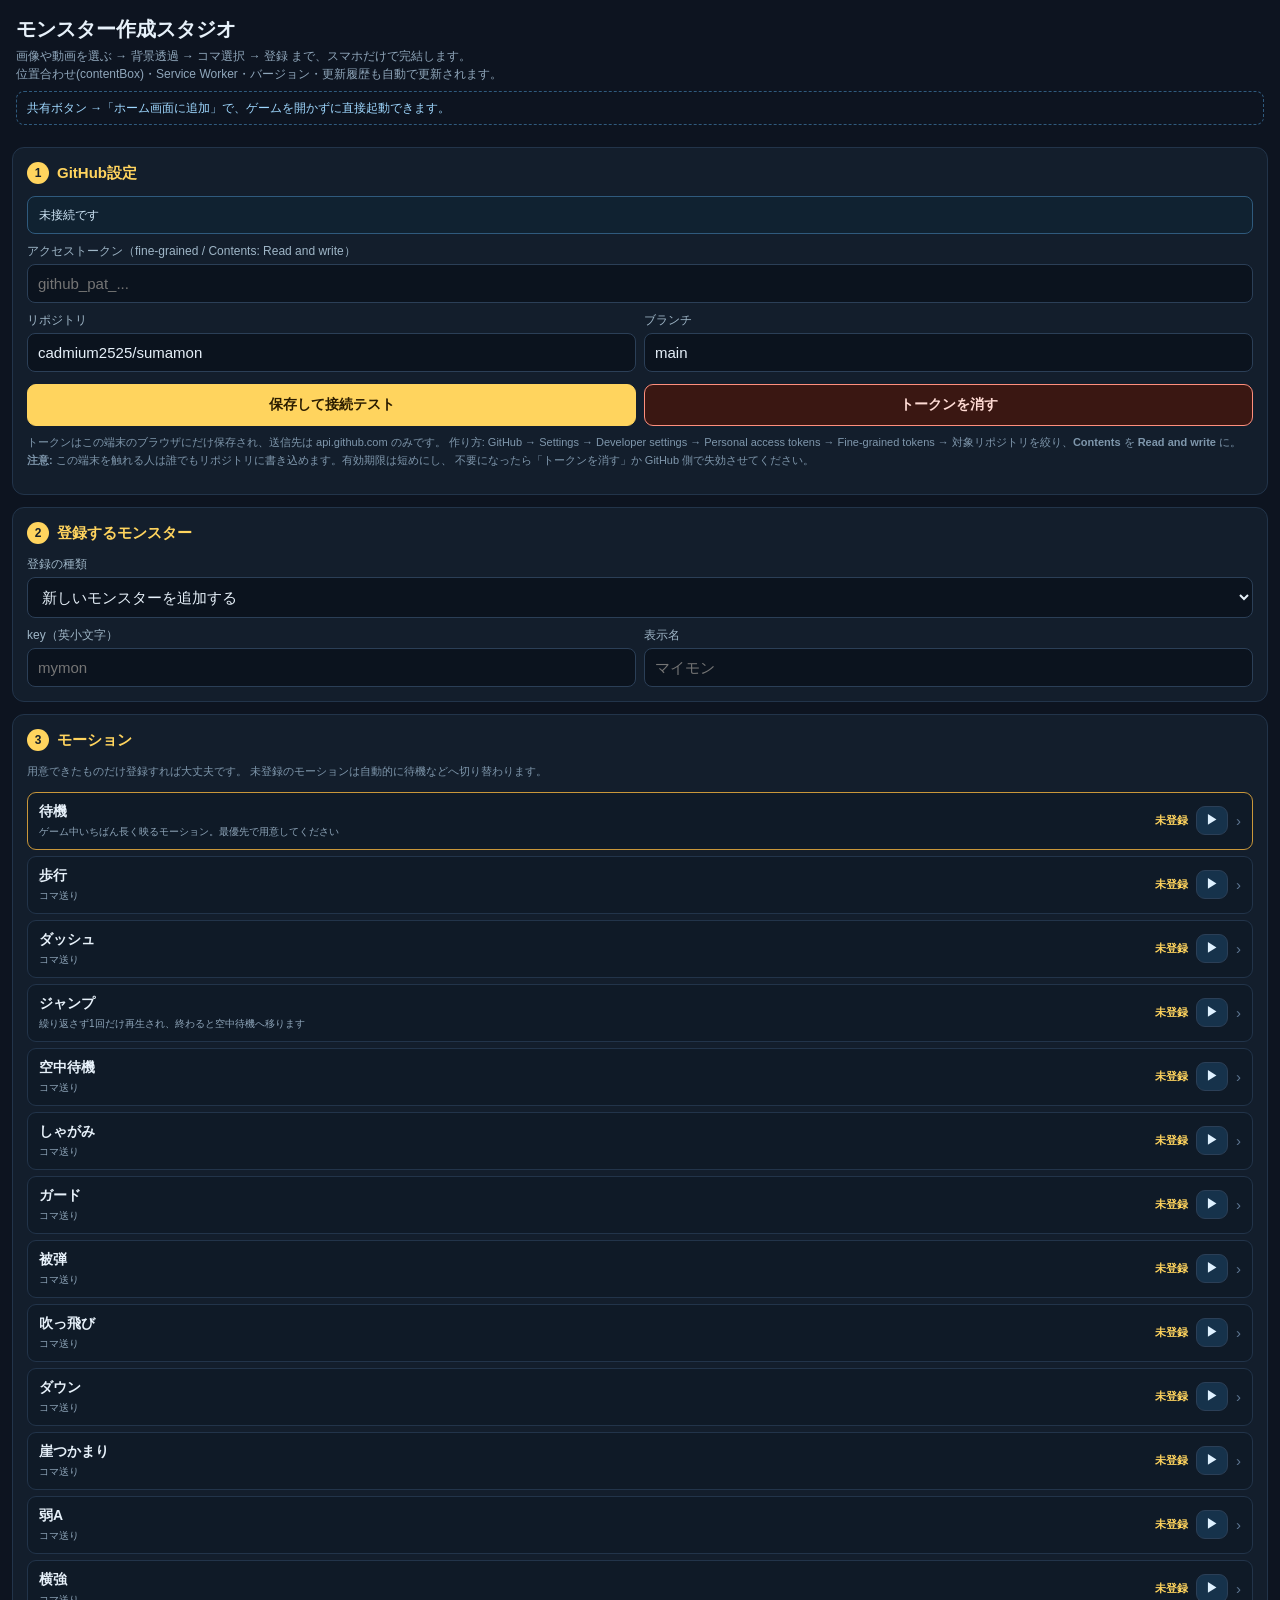
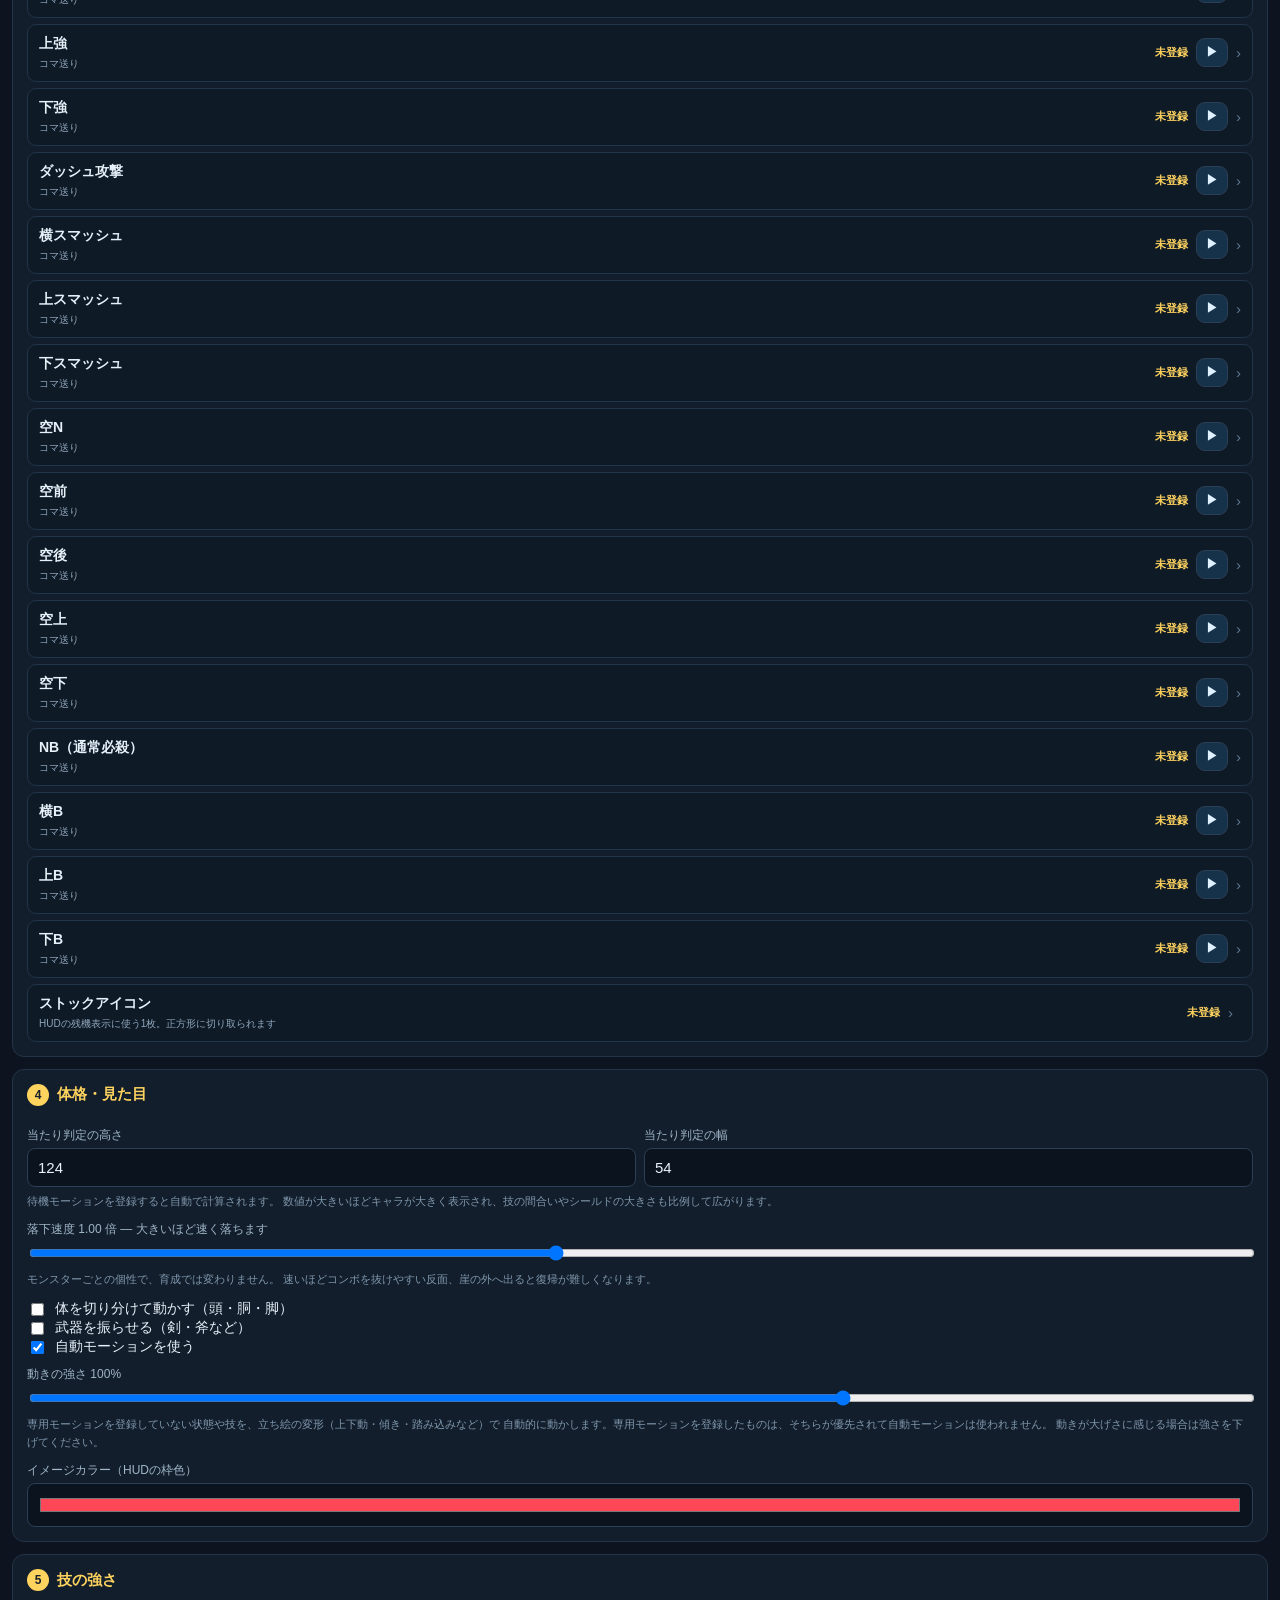
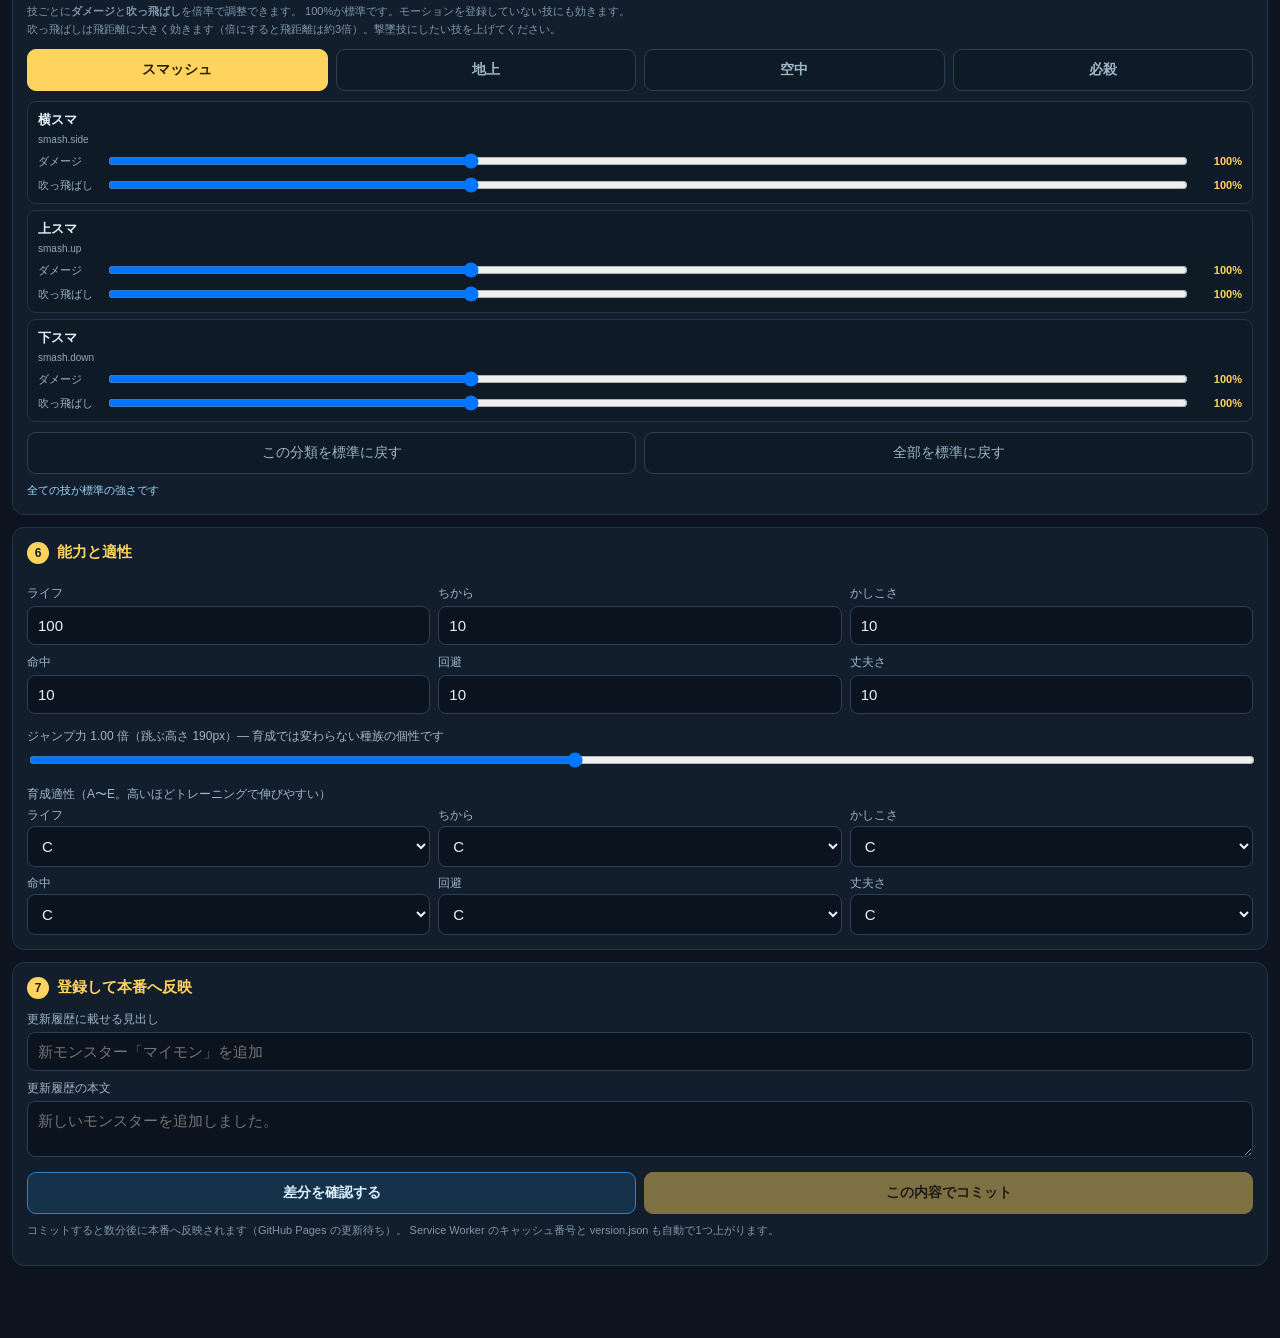
==== tools/index.html @ d92b5997 "ジャンプ力をモンスターごとに設定可能に／雪山の評価を緩和／プリセットを解放式へ ■ ジャンプ力 基準の JUMP_POWER を -13 → -9.75（3/4）へ下げた。高さは初速の2乗で効くため " ====
<!DOCTYPE html>
<html lang="ja">
<head>
<meta charset="UTF-8">
<meta name="viewport" content="width=device-width, initial-scale=1.0, viewport-fit=cover">
<title>モンスター作成スタジオ</title>
<!-- ゲーム本体とは独立した単体アプリとして動く。
     ホーム画面に追加すればゲームを開かずに直接起動できる。 -->
<link rel="manifest" href="manifest.webmanifest">
<meta name="theme-color" content="#0d1420">
<meta name="mobile-web-app-capable" content="yes">
<meta name="apple-mobile-web-app-capable" content="yes">
<meta name="apple-mobile-web-app-status-bar-style" content="black-translucent">
<meta name="apple-mobile-web-app-title" content="スタジオ">
<link rel="apple-touch-icon" href="assets/studio-icon-180.png">
<link rel="icon" type="image/png" href="assets/studio-icon-180.png">
<style>
* { box-sizing: border-box; -webkit-tap-highlight-color: transparent; }
body { margin: 0; padding: env(safe-area-inset-top) env(safe-area-inset-right) 60px env(safe-area-inset-left); background: #0d1420; color: #e7f1fa;
  font-family: -apple-system, BlinkMacSystemFont, "Hiragino Sans", sans-serif; font-size: 15px; }
header { padding: 16px 16px 10px; }
h1 { margin: 0; font-size: 20px; }
header p { margin: 4px 0 0; color: #8fa6ba; font-size: 12px; line-height: 1.5; }
.install-hint { margin-top: 8px !important; padding: 7px 10px; border: 1px dashed #2f5a7d; border-radius: 8px; color: #9fd8ff !important; }
section { margin: 12px; padding: 14px; border: 1px solid #22344a; border-radius: 12px; background: #131e2c; }
h2 { display: flex; align-items: center; gap: 8px; margin: 0 0 12px; color: #ffd45e; font-size: 15px; }
h2 i { display: flex; width: 22px; height: 22px; align-items: center; justify-content: center;
  border-radius: 50%; color: #17202b; background: #ffd45e; font-size: 12px; font-style: normal; font-weight: 800; }
label { display: block; margin: 9px 0 4px; color: #9fb6c7; font-size: 12px; }
input, select, textarea { width: 100%; padding: 10px; border: 1px solid #2b3f57; border-radius: 8px;
  color: #e7f1fa; background: #0b131e; font-size: 15px; font-family: inherit; }
input[type=range] { padding: 0; }
button { padding: 11px 14px; border: 1px solid #2f81c9; border-radius: 9px; color: #dff1ff;
  background: #16324b; font-size: 14px; font-weight: 700; font-family: inherit; }
button.primary { border-color: #ffd45e; color: #2a1c00; background: #ffd45e; }
button.danger { border-color: #ff8f7d; color: #ffdbd4; background: #3a1712; }
button:disabled { opacity: .45; }
.row { display: flex; gap: 8px; }
.row > * { flex: 1; min-width: 0; }
.note { margin-top: 8px; color: #7f97ac; font-size: 11px; line-height: 1.6; }
.status { margin-top: 10px; padding: 9px 11px; border-radius: 8px; font-size: 12px; line-height: 1.5; word-break: break-all; }
.status.ok { color: #b8f5c8; background: #0f2b1b; border: 1px solid #2f8a52; }
.status.ng { color: #ffd2c9; background: #33150f; border: 1px solid #a44b39; }
.status.info { color: #cfe6f7; background: #102231; border: 1px solid #2f5a7d; }
.motion-list { display: grid; gap: 6px; }
.motion-row { display: grid; grid-template-columns: 1fr auto auto auto; align-items: center; gap: 8px; cursor: pointer;
  padding: 10px 11px; border: 1px solid #22344a; border-radius: 9px; background: #0f1a27; text-align: left; width: 100%; }
.motion-row.done { border-color: #3f9e63; background: #10251a; }
.motion-row.required:not(.done) { border-color: #c9973a; }
.motion-row b { display: block; color: #e7f1fa; font-size: 14px; }
.motion-row small { color: #8fa6ba; font-size: 10px; }
.motion-row .count { color: #ffd45e; font-size: 11px; font-weight: 800; white-space: nowrap; }
.motion-row .count.kept { color: #7fd6a0; }
.projectile-box { margin-top: 14px; padding: 12px; border: 1px solid #2b3f57; border-radius: 10px; background: #0f1a27; }
.projectile-box.hidden, #pj-fields.hidden, #pj-bomb.hidden { display: none; }
.check { display: flex !important; align-items: center; gap: 8px; margin: 0 !important; color: #e7f1fa !important; font-size: 14px !important; }
.check input { width: auto; }
.preview.small { height: 90px; }
.preview.small img { max-height: 80px; max-width: 90%; object-fit: contain; }
.kept-note { margin-top: 8px; padding: 8px 10px; border-radius: 8px; background: #10251a; border: 1px solid #2f8a52; color: #b8f5c8; font-size: 11px; line-height: 1.6; }
.kept-note.hidden { display: none; }
.chev { color: #5d7590; }
.motion-play { padding: 5px 9px; border-color: #2b3f57; background: #16324b; font-size: 12px; }
.motion-play:active { background: #2f81c9; }
/* 画面いっぱいに出すため body の safe-area 余白が効かない。
   端末の時計やノッチに「戻る」が隠れないよう、ここで直接よける。 */
.editor { position: fixed; inset: 0; z-index: 50; overflow-y: auto; background: #0d1420;
  padding: 0 env(safe-area-inset-right) calc(40px + env(safe-area-inset-bottom)) env(safe-area-inset-left); }
.editor.hidden { display: none; }
.editor-head { position: sticky; top: 0; z-index: 2; display: flex; align-items: center; gap: 10px;
  padding: 12px 14px; padding-top: calc(12px + env(safe-area-inset-top));
  background: #101b28; border-bottom: 1px solid #22344a; }
.editor-head strong { flex: 1; font-size: 16px; }
.frames { display: grid; grid-template-columns: repeat(auto-fill, minmax(74px, 1fr)); gap: 6px; margin-top: 10px; }
.frame { position: relative; border: 2px solid #2b3f57; border-radius: 8px; padding: 2px;
  background: repeating-conic-gradient(#20303f 0 25%, #182634 0 50%) 0 0/14px 14px; }
.frame.off { opacity: .35; border-style: dashed; }
.frame.hit { border-color: #ff6b57; box-shadow: 0 0 0 2px rgba(255,107,87,.35) inset; }
.frame .hitmark { position: absolute; right: 3px; bottom: 2px; color: #ff8f7d; font-size: 10px; font-weight: 900; text-shadow: 0 1px 2px #000; }
/* 足元が地面から何px浮いているか（崖つかまりなど高さが変わるモーション用） */
.frame .lift { position: absolute; right: 3px; top: 2px; color: #7ce0ff; font-size: 10px; font-weight: 900; font-style: normal; text-shadow: 0 1px 2px #000; }
.seg button { border-color: #2b3f57; background: #0f1a27; color: #9fb6c7; }
.seg button.seg-on { border-color: #ffd45e; color: #2a1c00; background: #ffd45e; }
#atk-detail.hidden, #atk-fields.hidden { display: none; }
.frame img { display: block; width: 100%; height: 68px; object-fit: contain; }
.frame span { position: absolute; top: 2px; left: 4px; color: #fff; font-size: 10px; font-weight: 800; text-shadow: 0 1px 2px #000; }
.preview { display: flex; align-items: flex-end; justify-content: center; height: 210px; margin-top: 10px;
  border: 1px solid #22344a; border-radius: 10px;
  background: repeating-conic-gradient(#20303f 0 25%, #182634 0 50%) 0 0/18px 18px; }
.preview canvas { width: 100%; height: 200px; }
.box-info { margin-top: 8px; color: #9fd8ff; font-size: 11px; line-height: 1.6; }
.diff { max-height: 46vh; overflow: auto; margin-top: 10px; padding: 10px; border: 1px solid #22344a;
  border-radius: 8px; background: #0a121c; color: #b9d3e8; font-size: 11px; line-height: 1.6; white-space: pre-wrap; word-break: break-all; }
.apt-grid { display: grid; grid-template-columns: repeat(3, 1fr); gap: 8px; }
.apt-grid label { margin: 0 0 2px; }
.dropper-box { margin-top: 10px; padding: 10px; border: 1px solid #2b3f57; border-radius: 10px; background: #0f1a27; }
.dropper-box button.on { border-color: #ffd45e; color: #2a1c00; background: #ffd45e; }
.dropper-list { display: flex; flex-wrap: wrap; gap: 6px; margin-top: 8px; }
.dropper-chip { display: flex; align-items: center; gap: 5px; padding: 3px 8px 3px 4px; border: 1px solid #2b3f57;
  border-radius: 999px; background: #16243494; color: #cfe6f7; font-size: 11px; }
.dropper-chip i { display: block; width: 16px; height: 16px; border: 1px solid rgba(255,255,255,.5); border-radius: 4px; }
.preview.pick { outline: 2px solid #ffd45e; cursor: crosshair; }
.move-power-list { display: grid; gap: 6px; margin-top: 10px; }
.mp-row { padding: 9px 10px; border: 1px solid #22344a; border-radius: 9px; background: #0f1a27; }
.mp-row.changed { border-color: #ffd45e; }
.mp-row b { display: block; color: #e7f1fa; font-size: 13px; }
.mp-row small { color: #8fa6ba; font-size: 10px; }
.mp-slider { display: grid; grid-template-columns: 62px 1fr 46px; align-items: center; gap: 8px; margin-top: 6px; }
.mp-slider span { color: #9fb6c7; font-size: 11px; }
.mp-slider i { color: #ffd45e; font-size: 11px; font-style: normal; font-weight: 800; text-align: right; }
.mp-slider input { margin: 0; }
button.ghost { border-color: #2b3f57; background: #0f1a27; color: #9fb6c7; font-weight: 400; }
.hidden { display: none; }
</style>
</head>
<body>
<header>
  <h1>モンスター作成スタジオ</h1>
  <p>画像や動画を選ぶ → 背景透過 → コマ選択 → 登録 まで、スマホだけで完結します。<br>
     位置合わせ(contentBox)・Service Worker・バージョン・更新履歴も自動で更新されます。</p>
  <p class="install-hint">共有ボタン →「ホーム画面に追加」で、ゲームを開かずに直接起動できます。</p>
</header>

<section>
  <h2><i>1</i>GitHub設定</h2>
  <div id="gh-state" class="status info">未接続です</div>
  <label>アクセストークン（fine-grained / Contents: Read and write）</label>
  <input id="gh-token" type="password" autocomplete="off" placeholder="github_pat_...">
  <div class="row">
    <div><label>リポジトリ</label><input id="gh-repo" placeholder="owner/repo"></div>
    <div><label>ブランチ</label><input id="gh-branch" placeholder="main"></div>
  </div>
  <div class="row" style="margin-top:12px">
    <button id="gh-save" class="primary">保存して接続テスト</button>
    <button id="gh-clear" class="danger">トークンを消す</button>
  </div>
  <p class="note">トークンはこの端末のブラウザにだけ保存され、送信先は api.github.com のみです。
    作り方: GitHub → Settings → Developer settings → Personal access tokens → Fine-grained tokens →
    対象リポジトリを絞り、<b>Contents</b> を <b>Read and write</b> に。<br>
    <b>注意:</b> この端末を触れる人は誰でもリポジトリに書き込めます。有効期限は短めにし、
    不要になったら「トークンを消す」か GitHub 側で失効させてください。</p>
</section>

<section>
  <h2><i>2</i>登録するモンスター</h2>
  <label>登録の種類</label>
  <select id="spec-mode">
    <option value="new">新しいモンスターを追加する</option>
    <option value="edit">既存のモンスターを編集する</option>
  </select>
  <div id="existing-wrap" class="hidden">
    <label>編集するモンスター</label>
    <select id="spec-existing"></select>
  </div>
  <div class="row">
    <div><label>key（英小文字）</label><input id="spec-key" placeholder="mymon"></div>
    <div><label>表示名</label><input id="spec-name" placeholder="マイモン"></div>
  </div>
</section>

<section>
  <h2><i>3</i>モーション</h2>
  <p class="note" style="margin-top:0">用意できたものだけ登録すれば大丈夫です。
    未登録のモーションは自動的に待機などへ切り替わります。</p>
  <div id="motion-list" class="motion-list"></div>
</section>

<section>
  <h2><i>4</i>体格・見た目</h2>
  <div class="row">
    <div><label>当たり判定の高さ</label><input id="spec-hh" type="number" value="124"></div>
    <div><label>当たり判定の幅</label><input id="spec-hw" type="number" value="54"></div>
  </div>
  <p class="note" style="margin-top:6px">待機モーションを登録すると自動で計算されます。
    数値が大きいほどキャラが大きく表示され、技の間合いやシールドの大きさも比例して広がります。</p>
  <label>落下速度 <span id="spec-fall-value">1.00</span> 倍 — 大きいほど速く落ちます</label>
  <input id="spec-fall" type="range" min="70" max="140" value="100">
  <p class="note" style="margin-top:6px">モンスターごとの個性で、育成では変わりません。
    速いほどコンボを抜けやすい反面、崖の外へ出ると復帰が難しくなります。</p>
  <label class="check" style="margin-top:14px"><input id="spec-parts" type="checkbox"> 体を切り分けて動かす（頭・胴・脚）</label>
  <div id="parts-fields" class="hidden">
    <p class="note" style="margin-top:8px">首・腰・脚の分かれ目を線で指定すると、歩行やジャンプで
      脚が振られるようになります。線の位置はスライダーで合わせてください。</p>
    <label>首の位置 <span id="parts-neck-value">0</span></label>
    <input id="parts-neck" type="range" min="0" max="100" value="35">
    <label>腰の位置 <span id="parts-hip-value">0</span></label>
    <input id="parts-hip" type="range" min="0" max="100" value="72">
    <label>脚の分かれ目 <span id="parts-split-value">0</span></label>
    <input id="parts-split" type="range" min="0" max="100" value="50">
    <div class="row seg" style="margin-top:10px">
      <button id="parts-pose-stand" class="seg-on" type="button">直立</button>
      <button id="parts-pose-walk" type="button">歩行</button>
      <button id="parts-pose-dash" type="button">ダッシュ</button>
      <button id="parts-pose-jump" type="button">ジャンプ</button>
    </div>
    <div class="preview"><canvas id="parts-preview" width="360" height="200"></canvas></div>
    <div id="parts-info" class="box-info"></div>
    <p class="note">切り口の隙間が見えないよう、上の部品が下の継ぎ目を少し覆うように切っています。
      それでも大きく振ると継ぎ目が見えるため、ゲーム内では角度を控えめに抑えています。</p>
  </div>
  <label class="check" style="margin-top:14px"><input id="spec-weapon" type="checkbox"> 武器を振らせる（剣・斧など）</label>
  <div id="weapon-fields" class="hidden">
    <p class="note" style="margin-top:8px">下のプレビューで<b>武器を囲むようにドラッグ</b>し、次に<b>握りの位置をタップ</b>します。
      握りを軸にして武器が振られます。</p>
    <div class="row seg">
      <button id="weapon-mode-rect" class="seg-on" type="button">武器を囲む</button>
      <button id="weapon-mode-pivot" type="button">握りを指定</button>
    </div>
    <label>振りの確認 <span id="weapon-angle-value">0</span>°</label>
    <input id="weapon-angle" type="range" min="-55" max="55" value="0">
    <div class="preview"><canvas id="weapon-preview" width="360" height="200"></canvas></div>
    <div id="weapon-info" class="box-info"></div>
    <p class="note">元の絵からは武器を消していません。矩形で消すと体に重なった部分が黒い穴になるためです。
      そのぶん振ると元の武器がうっすら残像として見えます。上のスライダーで振り角を動かし、
      違和感が出ない範囲に収まっているか確かめてください。</p>
  </div>
  <label class="check" style="margin-top:14px"><input id="spec-proc" type="checkbox" checked> 自動モーションを使う</label>
  <label>動きの強さ <span id="spec-proc-value">100</span>%</label>
  <input id="spec-proc-intensity" type="range" min="0" max="150" value="100">
  <p class="note" style="margin-top:6px">専用モーションを登録していない状態や技を、立ち絵の変形（上下動・傾き・踏み込みなど）で
    自動的に動かします。専用モーションを登録したものは、そちらが優先されて自動モーションは使われません。
    動きが大げさに感じる場合は強さを下げてください。</p>
  <label>イメージカラー（HUDの枠色）</label>
  <input id="spec-color" type="color" value="#ff4757" style="height:44px">
</section>

<section>
  <h2><i>5</i>技の強さ</h2>
  <p class="note" style="margin-top:0">技ごとに<b>ダメージ</b>と<b>吹っ飛ばし</b>を倍率で調整できます。
    100%が標準です。モーションを登録していない技にも効きます。<br>
    吹っ飛ばしは飛距離に大きく効きます（倍にすると飛距離は約3倍）。撃墜技にしたい技を上げてください。</p>
  <div class="row seg" style="margin-top:10px">
    <button id="mp-tab-smash" class="seg-on" type="button">スマッシュ</button>
    <button id="mp-tab-ground" type="button">地上</button>
    <button id="mp-tab-air" type="button">空中</button>
    <button id="mp-tab-special" type="button">必殺</button>
  </div>
  <div id="move-power-list" class="move-power-list"></div>
  <div class="row" style="margin-top:10px">
    <button id="mp-reset" class="ghost" type="button">この分類を標準に戻す</button>
    <button id="mp-reset-all" class="ghost" type="button">全部を標準に戻す</button>
  </div>
  <div id="move-power-info" class="box-info"></div>
</section>

<section>
  <h2><i>6</i>能力と適性</h2>
  <div class="row">
    <div><label>ライフ</label><input id="st-life" type="number" value="100"></div>
    <div><label>ちから</label><input id="st-power" type="number" value="10"></div>
    <div><label>かしこさ</label><input id="st-intelligence" type="number" value="10"></div>
  </div>
  <div class="row">
    <div><label>命中</label><input id="st-accuracy" type="number" value="10"></div>
    <div><label>回避</label><input id="st-evasion" type="number" value="10"></div>
    <div><label>丈夫さ</label><input id="st-defense" type="number" value="10"></div>
  </div>
  <label style="margin-top:14px">ジャンプ力 <span id="spec-jump-value">1.00</span> 倍（跳ぶ高さ <span id="spec-jump-height">190</span>px）— 育成では変わらない種族の個性です</label>
  <input id="spec-jump" type="range" min="60" max="150" value="100">
  <label style="margin-top:14px">育成適性（A〜E。高いほどトレーニングで伸びやすい）</label>
  <div class="apt-grid" id="apt-grid"></div>
</section>

<section>
  <h2><i>7</i>登録して本番へ反映</h2>
  <label>更新履歴に載せる見出し</label>
  <input id="log-title" placeholder="新モンスター「マイモン」を追加">
  <label>更新履歴の本文</label>
  <textarea id="log-body" rows="2" placeholder="新しいモンスターを追加しました。"></textarea>
  <div class="row" style="margin-top:12px">
    <button id="btn-diff">差分を確認する</button>
    <button id="btn-commit" class="primary" disabled>この内容でコミット</button>
  </div>
  <div id="commit-state" class="status info hidden"></div>
  <div id="diff" class="diff hidden"></div>
  <p class="note">コミットすると数分後に本番へ反映されます（GitHub Pages の更新待ち）。
    Service Worker のキャッシュ番号と version.json も自動で1つ上がります。</p>
</section>

<!-- モーションの確認（登録済み・未登録どちらも見られる） -->
<div id="preview" class="editor hidden">
  <div class="editor-head">
    <button id="pv-close">← 戻る</button>
    <strong id="pv-title"></strong>
  </div>
  <section>
    <div id="pv-state" class="note" style="margin:0 0 10px"></div>
    <div class="preview"><canvas id="pv-canvas" width="360" height="260"></canvas></div>
    <div class="row seg" style="margin-top:10px">
      <button id="pv-kind-frames" class="seg-on" type="button">専用モーション</button>
      <button id="pv-kind-auto" type="button">自動モーション</button>
    </div>
    <div id="pv-auto-fields" class="hidden">
      <p class="note" style="margin-top:8px">専用モーションを登録していない技・状態が、ゲーム中どう動くかの確認です。
        立ち絵を変形させて動かします。</p>
      <label class="check" style="margin-top:8px"><input id="pv-parts" type="checkbox"> 体を切り分けて動かす（頭・胴・脚）</label>
      <label>動きの強さ <span id="pv-intensity-value">100</span>%</label>
      <input id="pv-intensity" type="range" min="0" max="200" value="100">
    </div>
    <div class="row" style="margin-top:10px">
      <button id="pv-play" type="button">停止</button>
      <select id="pv-slot"></select>
    </div>
    <div id="pv-info" class="box-info"></div>
  </section>
</div>

<!-- モーション編集画面 -->
<div id="editor" class="editor hidden">
  <div class="editor-head">
    <button id="ed-close">← 戻る</button>
    <strong id="ed-title"></strong>
  </div>
  <section>
    <div id="ed-hint" class="note" style="margin:0 0 10px"></div>
    <label>素材の種類</label>
    <select id="ed-source">
      <option value="images">画像から作る（複数選択・順番がコマ順になります）</option>
      <option value="video">動画から作る（自動でコマに切り出します）</option>
      <option value="sheet">スプライトシートから作る（1枚に並んだコマを切り出します）</option>
    </select>
    <div id="ed-source-images">
      <label>画像を選ぶ</label>
      <input id="ed-files" type="file" accept="image/*" multiple>
    </div>
    <div id="ed-source-sheet" class="hidden">
      <label>スプライトシートを選ぶ</label>
      <input id="sheet-file" type="file" accept="image/*">
      <p class="note" style="margin-top:6px">コマの並びを自動で見つけます。うまく分かれない時だけ、
        下の分け方を切り替えてください。<b>使わないコマはタップで外せます。</b></p>
      <div class="row seg" style="margin-top:8px">
        <button id="sheet-mode-auto" class="seg-on" type="button">自動</button>
        <button id="sheet-mode-line" type="button">線で分ける</button>
        <button id="sheet-mode-grid" type="button">等間隔</button>
      </div>
      <div id="sheet-grid-fields" class="hidden">
        <div class="row">
          <div><label>行数</label><input id="sheet-rows" type="number" min="1" value="1"></div>
          <div><label>列数</label><input id="sheet-cols" type="number" min="1" value="4"></div>
        </div>
        <div class="row">
          <div><label>外側の余白</label><input id="sheet-margin" type="number" min="0" value="0"></div>
          <div><label>コマのすき間</label><input id="sheet-gutter" type="number" min="0" value="0"></div>
        </div>
      </div>
      <label>分け方の細かさ <span id="sheet-tol-value">12</span></label>
      <input id="sheet-tol" type="range" min="2" max="40" value="12">
      <div class="preview pick"><canvas id="sheet-preview" width="360" height="240"></canvas></div>
      <div id="sheet-info" class="box-info"></div>
      <label class="check" style="margin-top:10px"><input id="sheet-align" type="checkbox" checked> 足元と体の中心をそろえる</label>
      <p class="note" style="margin-top:4px">コマごとの余白の差でキャラクターが揺れるのを防ぎます。
        崖つかまりのように高さが変わるモーションでは外してください。</p>
      <button id="sheet-apply" class="primary" style="margin-top:10px" disabled>このコマ順で取り込む</button>
    </div>
    <div id="ed-source-video" class="hidden">
      <label>動画を選ぶ</label>
      <input id="ed-video" type="file" accept="video/*">
      <div class="row">
        <div><label>切り出す枚数</label>
          <select id="ed-video-count">
            <option>4</option><option>6</option><option selected>8</option>
            <option>10</option><option>12</option><option>16</option>
          </select></div>
        <div><label>切り出す範囲</label>
          <select id="ed-video-cycle">
            <option value="auto" selected>自動（見つけた周期のぶん）</option>
            <option value="all">動画全体から均等に</option>
          </select></div>
      </div>
      <div id="ed-video-state" class="note"></div>
      <p class="note" style="margin-top:6px">歩行のように同じ動きを繰り返す動画は「自動」が向いています。
        1回きりの動作（攻撃など）は「動画全体から均等に」を選んでください。</p>
    </div>
    <label>背景の抜き方</label>
    <select id="ed-bgmode">
      <option value="corner">四隅の色を自動で抜く</option>
      <option value="white">白背景</option>
      <option value="black">黒背景</option>
      <option value="none">すでに透過済み（そのまま使う）</option>
    </select>
    <label>しきい値 <span id="ed-threshold-value">30</span> — 大きくすると背景を多く抜きます</label>
    <input id="ed-threshold" type="range" min="0" max="140" value="30">
    <div class="dropper-box">
      <button id="ed-dropper" type="button">スポイトで背景の色を足す</button>
      <div id="ed-dropper-list" class="dropper-list"></div>
      <p class="note" style="margin-top:6px">背景が抜けきらない時は、このボタンを押してから
        <b>下のプレビューで残っている背景をタップ</b>してください。その色も背景として抜かれます。
        何回でも足せます（色をタップすると取り消せます）。<br>
        背景は「画像の縁からつながっている範囲」だけを抜くため、
        キャラクターの内側にある同じ色は消えません。</p>
    </div>
    <label>1コマの表示フレーム数 <span id="ed-dur-value">8</span>（小さいほど速い・60分の1秒単位）</label>
    <input id="ed-duration" type="range" min="1" max="20" value="8">
    <label>足元の位置を微調整 <span id="ed-foot-value">0</span>px — 影が残る/削れすぎる時だけ動かします</label>
    <input id="ed-foot" type="range" min="-60" max="60" value="0">
    <div class="row" style="margin-top:12px">
      <button id="ed-apply">この設定で作り直す</button>
      <button id="ed-play">再生 / 停止</button>
    </div>
    <label>表示サイズ <span id="ed-scale-value">100</span>% — 待機モーション（薄い影）と体の大きさが揃うように調整します</label>
    <input id="ed-scale" type="range" min="55" max="185" value="100">
    <div id="ed-kept" class="kept-note hidden"></div>
    <div class="preview"><canvas id="ed-preview" width="360" height="200"></canvas></div>
    <div id="ed-box" class="box-info"></div>
    <div id="ed-frames" class="frames"></div>
    <div id="ed-attack" class="projectile-box hidden">
      <label class="check"><input id="atk-use" type="checkbox"> 攻撃判定を設定する</label>
      <div id="atk-fields" class="hidden">
        <p class="note" style="margin-top:8px">下のコマ一覧で<b>判定が出るコマ</b>をタップして選びます。
          位置・大きさ・軌道は画像から自動で読み取ります。</p>
        <div class="row seg">
          <button id="atk-mode-frames" class="seg-on" type="button">使うコマを選ぶ</button>
          <button id="atk-mode-hit" type="button">判定コマを選ぶ</button>
        </div>
        <label>攻撃タイプ</label>
        <select id="atk-type">
          <option value="quick">素早い（威力小・隙が少ない）</option>
          <option value="normal" selected>標準</option>
          <option value="heavy">大ぶり（威力大・隙が大きい）</option>
        </select>
        <label>威力 <span id="atk-power-value">100</span>%</label>
        <input id="atk-power" type="range" min="50" max="180" value="100">
        <label>判定の大きさ <span id="atk-size-value">100</span>%</label>
        <input id="atk-size" type="range" min="50" max="160" value="100">
        <div id="atk-summary" class="box-info"></div>
        <button id="atk-detail-toggle" type="button" style="margin-top:10px">詳細設定を開く</button>
        <div id="atk-detail" class="hidden">
          <div class="row">
            <div><label>ダメージ</label><input id="atk-dmg" type="number" step="0.5"></div>
            <div><label>吹っ飛ばし</label><input id="atk-kb" type="number" step="0.5"></div>
          </div>
          <div class="row">
            <div><label>吹っ飛ぶ角度</label><input id="atk-angle" type="number"></div>
            <div><label>後隙</label><input id="atk-endlag" type="number"></div>
          </div>
          <label>威力に反映するステータス</label>
          <select id="atk-stat">
            <option value="power">ちから（打撃技）</option>
            <option value="intelligence">かしこさ（必殺技）</option>
          </select>
          <p class="note">ここを直接編集すると、以降は攻撃タイプ・威力スライダーの自動計算より
            この数値が優先されます。「自動に戻す」で元に戻せます。</p>
          <button id="atk-detail-reset" type="button">自動計算に戻す</button>
        </div>
      </div>
    </div>
    <div id="ed-projectile" class="projectile-box hidden">
      <label class="check"><input id="pj-use" type="checkbox"> 飛び道具を出す（矢・弾など）</label>
      <div id="pj-fields" class="hidden">
        <label>種類</label>
        <select id="pj-type">
          <option value="straight">まっすぐ飛ぶ（矢・弾）</option>
          <option value="bomb">放物線を描いて落ちる（爆弾）</option>
        </select>
        <label>飛び道具の画像（1枚）</label>
        <input id="pj-file" type="file" accept="image/*">
        <div class="preview small"><img id="pj-preview" alt=""></div>
        <div class="row">
          <div><label>速さ</label><input id="pj-speed" type="number" value="12" step="0.5"></div>
          <div><label>発射コマ</label><input id="pj-spawn" type="number" value="9"></div>
        </div>
        <div class="row">
          <div><label>幅</label><input id="pj-width" type="number" value="108"></div>
          <div><label>高さ</label><input id="pj-height" type="number" value="30"></div>
        </div>
        <label>飛ぶ長さ（フレーム。60で約1秒）</label>
        <input id="pj-life" type="number" value="95">
        <div id="pj-bomb" class="row hidden">
          <div><label>落ちる速さ</label><input id="pj-gravity" type="number" value="0.28" step="0.02"></div>
          <div><label>爆発の範囲</label><input id="pj-radius" type="number" value="105"></div>
        </div>
        <p class="note">発射コマは「何フレーム目で飛び出すか」です。モーションのどのコマで手を離すかに合わせてください。
          飛び道具を出す技は、体から出る攻撃判定は無くなります。</p>
      </div>
    </div>
    <div class="row" style="margin-top:14px">
      <button id="ed-clear" class="danger">このモーションを空にする</button>
      <button id="ed-done" class="primary">確定する</button>
    </div>
  </section>
</div>

<script>
// ツールのスクリプトは常に最新を読み込む。
// 古い版が残っているとリポジトリへ不正な内容をコミットしてしまう恐れがあるため、
// ブラウザのHTTPキャッシュを毎回回避する（ファイルは小さく、体感差は無い）。
(async () => {
  const stamp = Date.now();
  // '../js/procedural-motion.js' はゲーム本体の自動モーション計算。
  // スタジオ側で作り直すと確認できた動きと本番がずれるため、そのまま読み込む。
  const files = ['../js/procedural-motion', 'studio-motions', 'studio-image', 'studio-video',
    'studio-sheet', 'studio-preview', 'studio-github', 'studio-build', 'studio-app'];
  for (const name of files) {
    try {
      await new Promise((resolve, reject) => {
        const script = document.createElement('script');
        script.src = `${name}.js?t=${stamp}`;
        script.onload = resolve;
        script.onerror = () => reject(new Error(name));
        document.head.appendChild(script);
      });
    } catch (error) {
      document.body.insertAdjacentHTML('afterbegin',
        `<div style="margin:12px;padding:12px;border-radius:8px;background:#33150f;color:#ffd2c9">
          ${error.message.split('/').pop()}.js を読み込めませんでした。通信状態を確認して再読み込みしてください。</div>`);
      return;
    }
  }
})();
</script>
</body>
</html>
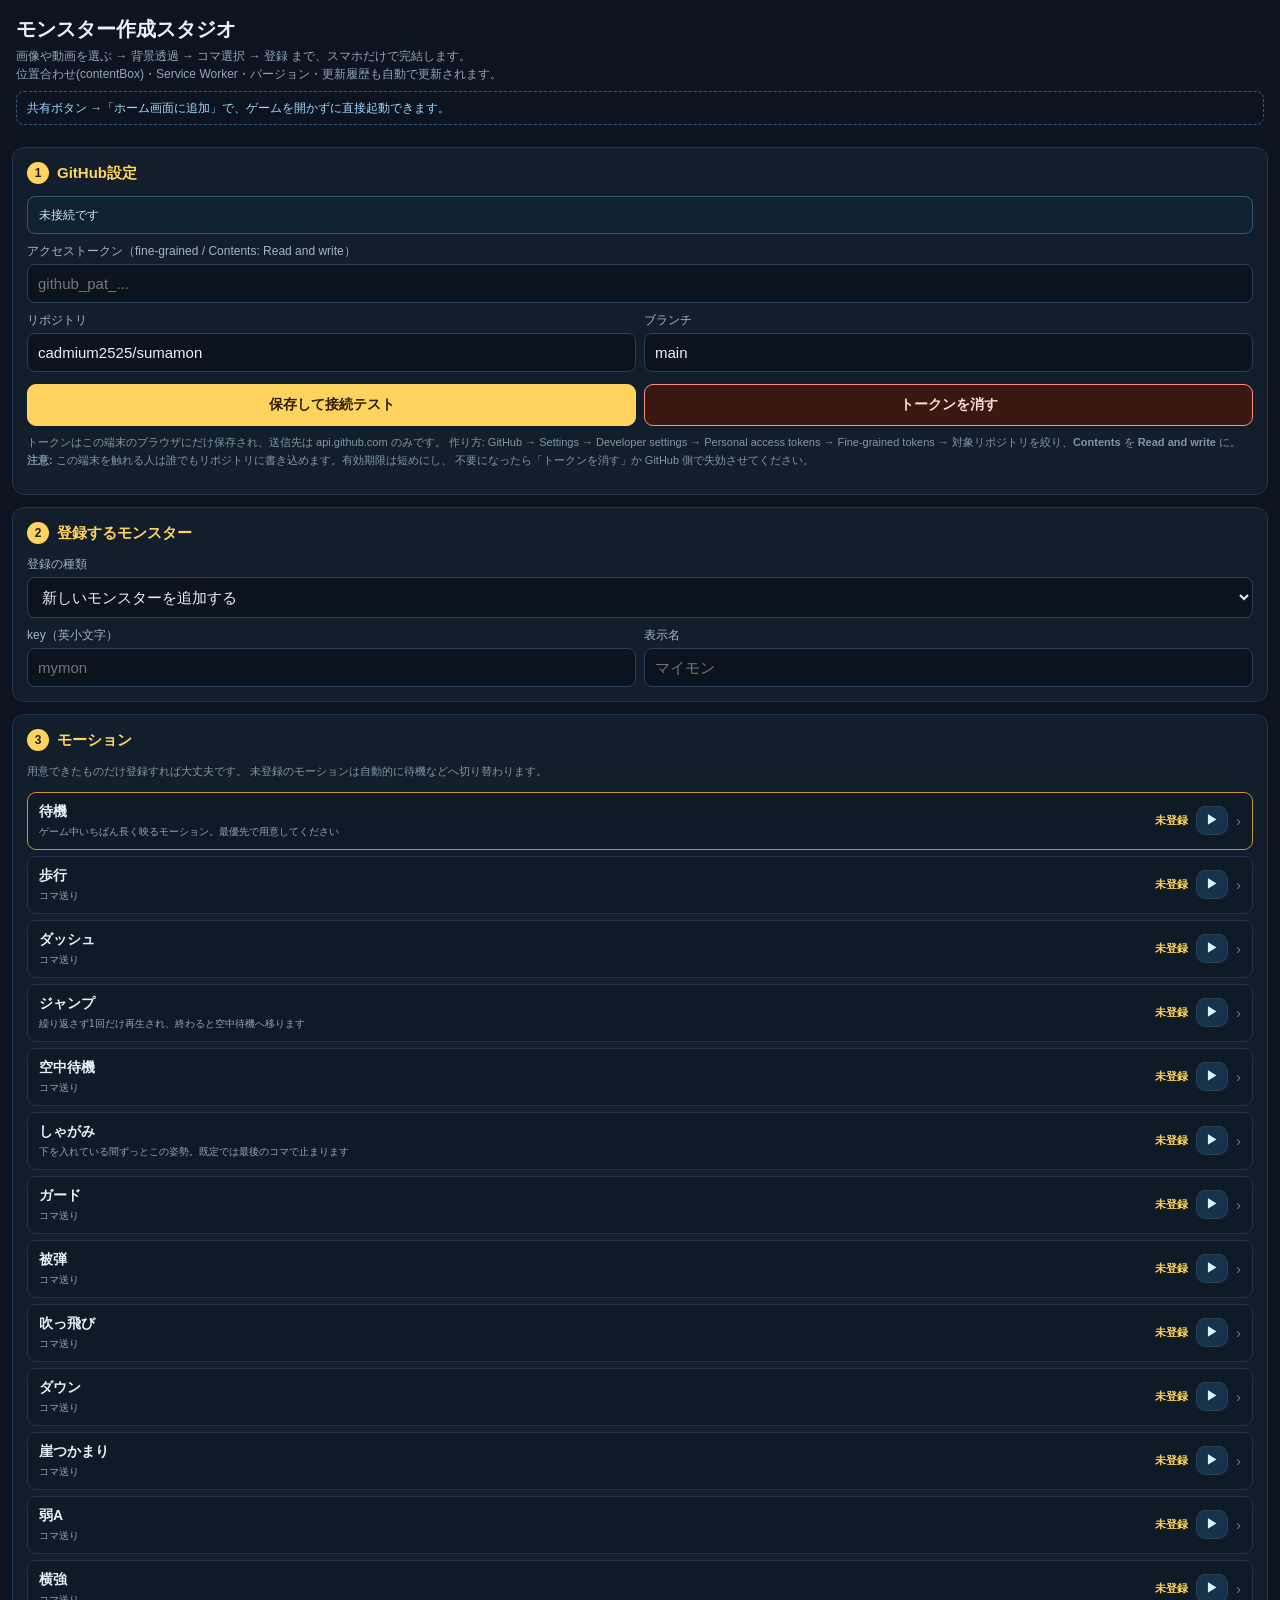
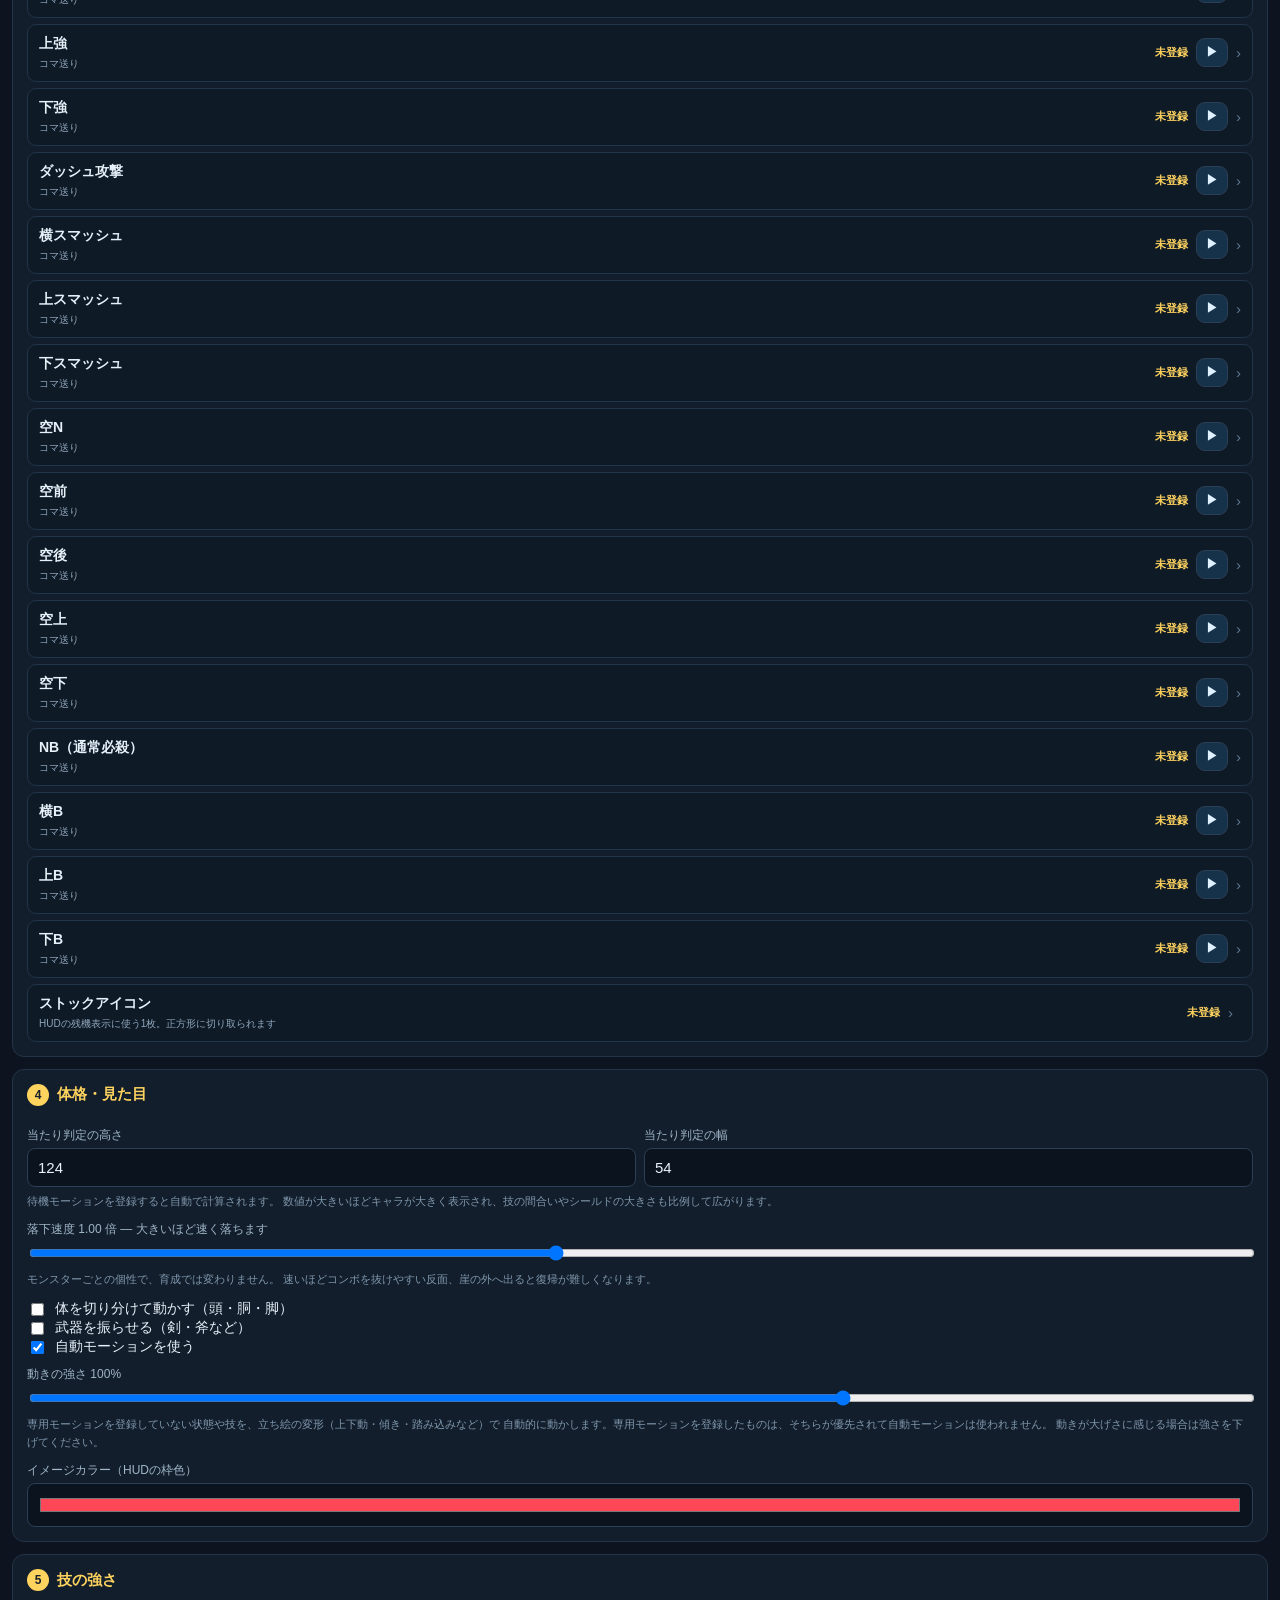
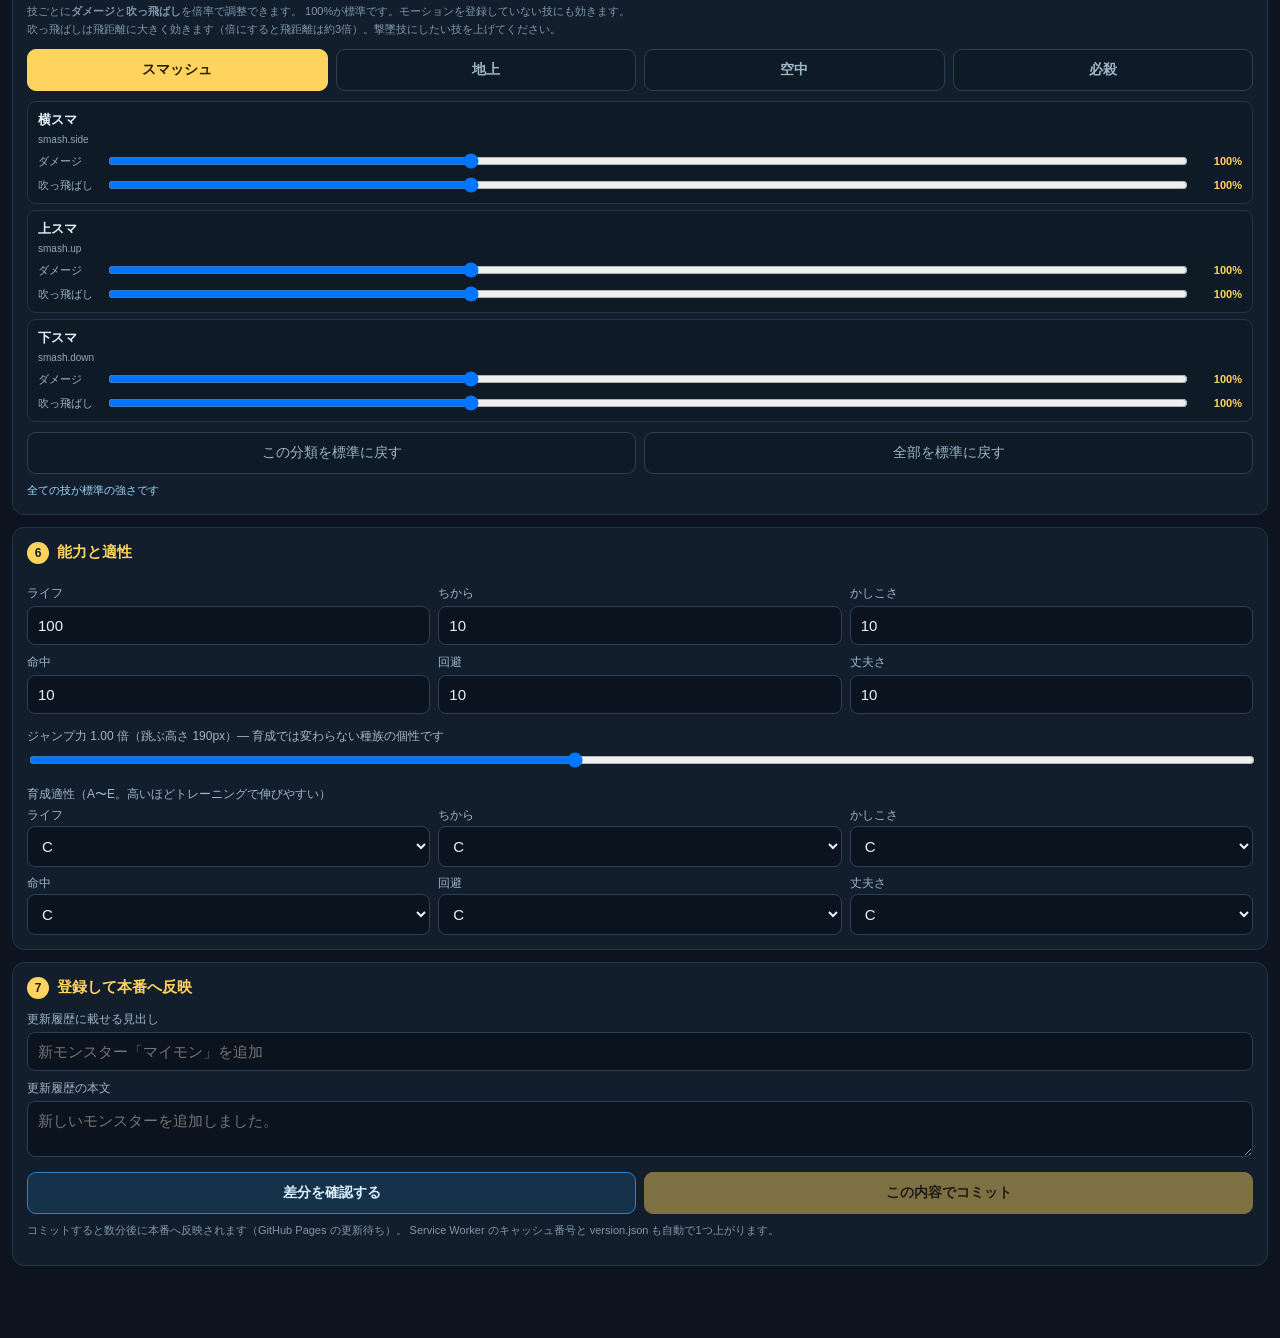
==== commit 8a221a62: "フェーズ1：しゃがみの非ループ化・修行の開始カウントダウン・崖判定・フリー券 ■ 姿勢を保つモーションをループさせない しゃがみが立ち上がり動作を繰り返していた。状態アニメは一律で 「% 枚数」の巡回" ====
--- a/tools/index.html
+++ b/tools/index.html
@@ -77,6 +77,20 @@
 .frame.off { opacity: .35; border-style: dashed; }
 .frame.hit { border-color: #ff6b57; box-shadow: 0 0 0 2px rgba(255,107,87,.35) inset; }
 .frame .hitmark { position: absolute; right: 3px; bottom: 2px; color: #ff8f7d; font-size: 10px; font-weight: 900; text-shadow: 0 1px 2px #000; }
+/* このコマだけ手を入れてある印（筆＝手描きマスク／個＝コマ個別の抜き方） */
+.frame .tuned { position: absolute; left: 3px; bottom: 2px; color: #ffd45e; font-size: 10px; font-weight: 900; font-style: normal; text-shadow: 0 1px 2px #000; }
+.frame-edit { position: absolute; right: 2px; top: 2px; width: 22px; height: 22px; padding: 0;
+  border: 1px solid #3d5a78; border-radius: 6px; background: rgba(10,18,28,.8); color: #ffd45e; font-size: 12px; line-height: 1; }
+/* ---- コマ1枚の背景を手で直す画面 ---- */
+.mask-editor .mask-body { display: flex; flex-direction: column; height: calc(100% - 58px); }
+.mask-stage { flex: 1; min-height: 40vh; margin: 8px 10px 0; border: 1px solid #22344a; border-radius: 10px;
+  overflow: hidden; background: repeating-conic-gradient(#20303f 0 25%, #182634 0 50%) 0 0/18px 18px; }
+#mask-canvas { display: block; touch-action: none; cursor: crosshair; }
+.mask-tools { padding: 10px 12px 20px; }
+.mask-tools .row { margin-top: 8px; }
+.load-existing { width: 100%; margin-top: 8px; border-color: #3f9e63; background: #10251a; color: #b8f5c8; }
+.load-existing.hidden { display: none; }
+#mask-own-fields.hidden { display: none; }
 /* 足元が地面から何px浮いているか（崖つかまりなど高さが変わるモーション用） */
 .frame .lift { position: absolute; right: 3px; top: 2px; color: #7ce0ff; font-size: 10px; font-weight: 900; font-style: normal; text-shadow: 0 1px 2px #000; }
 .seg button { border-color: #2b3f57; background: #0f1a27; color: #9fb6c7; }
@@ -391,6 +405,9 @@
     </div>
     <label>1コマの表示フレーム数 <span id="ed-dur-value">8</span>（小さいほど速い・60分の1秒単位）</label>
     <input id="ed-duration" type="range" min="1" max="20" value="8">
+    <!-- しゃがみのように姿勢を保つモーションは、繰り返さず最後のコマで止める -->
+    <label class="check" style="margin-top:10px"><input id="ed-loop" type="checkbox" checked> コマを繰り返す（ループ再生）</label>
+    <p class="note" id="ed-loop-note">外すと<b>最後のコマで止まります</b>。しゃがみのように「入力している間ずっとその姿勢」でいてほしいモーションは外してください。</p>
     <label>足元の位置を微調整 <span id="ed-foot-value">0</span>px — 影が残る/削れすぎる時だけ動かします</label>
     <input id="ed-foot" type="range" min="-60" max="60" value="0">
     <div class="row" style="margin-top:12px">
@@ -400,6 +417,8 @@
     <label>表示サイズ <span id="ed-scale-value">100</span>% — 待機モーション（薄い影）と体の大きさが揃うように調整します</label>
     <input id="ed-scale" type="range" min="55" max="185" value="100">
     <div id="ed-kept" class="kept-note hidden"></div>
+    <!-- 登録済みのモーションを読み込み直して、コマ送りの速さ・足元・透過だけ直せるようにする -->
+    <button id="ed-load-existing" type="button" class="load-existing hidden">登録済みのコマを読み込んで編集する</button>
     <div class="preview"><canvas id="ed-preview" width="360" height="200"></canvas></div>
     <div id="ed-box" class="box-info"></div>
     <div id="ed-frames" class="frames"></div>
@@ -480,6 +499,50 @@
   </section>
 </div>
 
+<!-- コマ1枚ぶんの背景を手で直す画面 -->
+<div id="mask-editor" class="editor mask-editor hidden">
+  <div class="editor-head">
+    <button id="mask-close" type="button">← 戻る</button>
+    <strong id="mask-title">背景を手で調整</strong>
+    <button id="mask-done" type="button" class="primary">反映する</button>
+  </div>
+  <div class="mask-body">
+    <div class="mask-stage"><canvas id="mask-canvas"></canvas></div>
+    <div class="mask-tools">
+      <div class="row seg">
+        <button id="mask-mode-erase" class="seg-on" type="button">消す</button>
+        <button id="mask-mode-keep" type="button">戻す</button>
+        <button id="mask-mode-move" type="button">移動</button>
+      </div>
+      <label>ブラシの大きさ <span id="mask-size-value">28</span>px</label>
+      <input id="mask-size" type="range" min="2" max="200" value="28">
+      <label>ブラシのやわらかさ <span id="mask-soft-value">50</span>% — 大きいほど縁がぼやけます</label>
+      <input id="mask-soft" type="range" min="0" max="100" value="50">
+      <div class="row">
+        <button id="mask-undo" type="button">1つ戻す</button>
+        <button id="mask-clear" type="button">塗りを全部消す</button>
+        <button id="mask-fit" type="button">全体を表示</button>
+      </div>
+      <label class="check"><input id="mask-own" type="checkbox"> このコマだけ別の抜き方にする</label>
+      <div id="mask-own-fields" class="hidden">
+        <label>背景の抜き方（このコマ）</label>
+        <select id="mask-bgmode">
+          <option value="corner">四隅の色を自動で抜く</option>
+          <option value="white">白背景</option>
+          <option value="black">黒背景</option>
+          <option value="none">すでに透過済み（そのまま使う）</option>
+        </select>
+        <label>しきい値 <span id="mask-threshold-value">30</span></label>
+        <input id="mask-threshold" type="range" min="0" max="140" value="30">
+      </div>
+      <p class="note"><b>消す</b>＝なぞった所を透明にします。<b>戻す</b>＝自動で消えすぎた所を元の絵に戻します。<br>
+        2本指でつまむと拡大・縮小、<b>移動</b>を押している間は指で位置をずらせます。<br>
+        ここでの調整は<b>このコマだけ</b>に効きます。全コマまとめて変えたい時は、
+        前の画面の「背景の抜き方」「しきい値」を使ってください。</p>
+    </div>
+  </div>
+</div>
+
 <script>
 // ツールのスクリプトは常に最新を読み込む。
 // 古い版が残っているとリポジトリへ不正な内容をコミットしてしまう恐れがあるため、
@@ -488,7 +551,7 @@
   const stamp = Date.now();
   // '../js/procedural-motion.js' はゲーム本体の自動モーション計算。
   // スタジオ側で作り直すと確認できた動きと本番がずれるため、そのまま読み込む。
-  const files = ['../js/procedural-motion', 'studio-motions', 'studio-image', 'studio-video',
+  const files = ['../js/procedural-motion', 'studio-motions', 'studio-image', 'studio-mask', 'studio-video',
     'studio-sheet', 'studio-preview', 'studio-github', 'studio-build', 'studio-app'];
   for (const name of files) {
     try {
